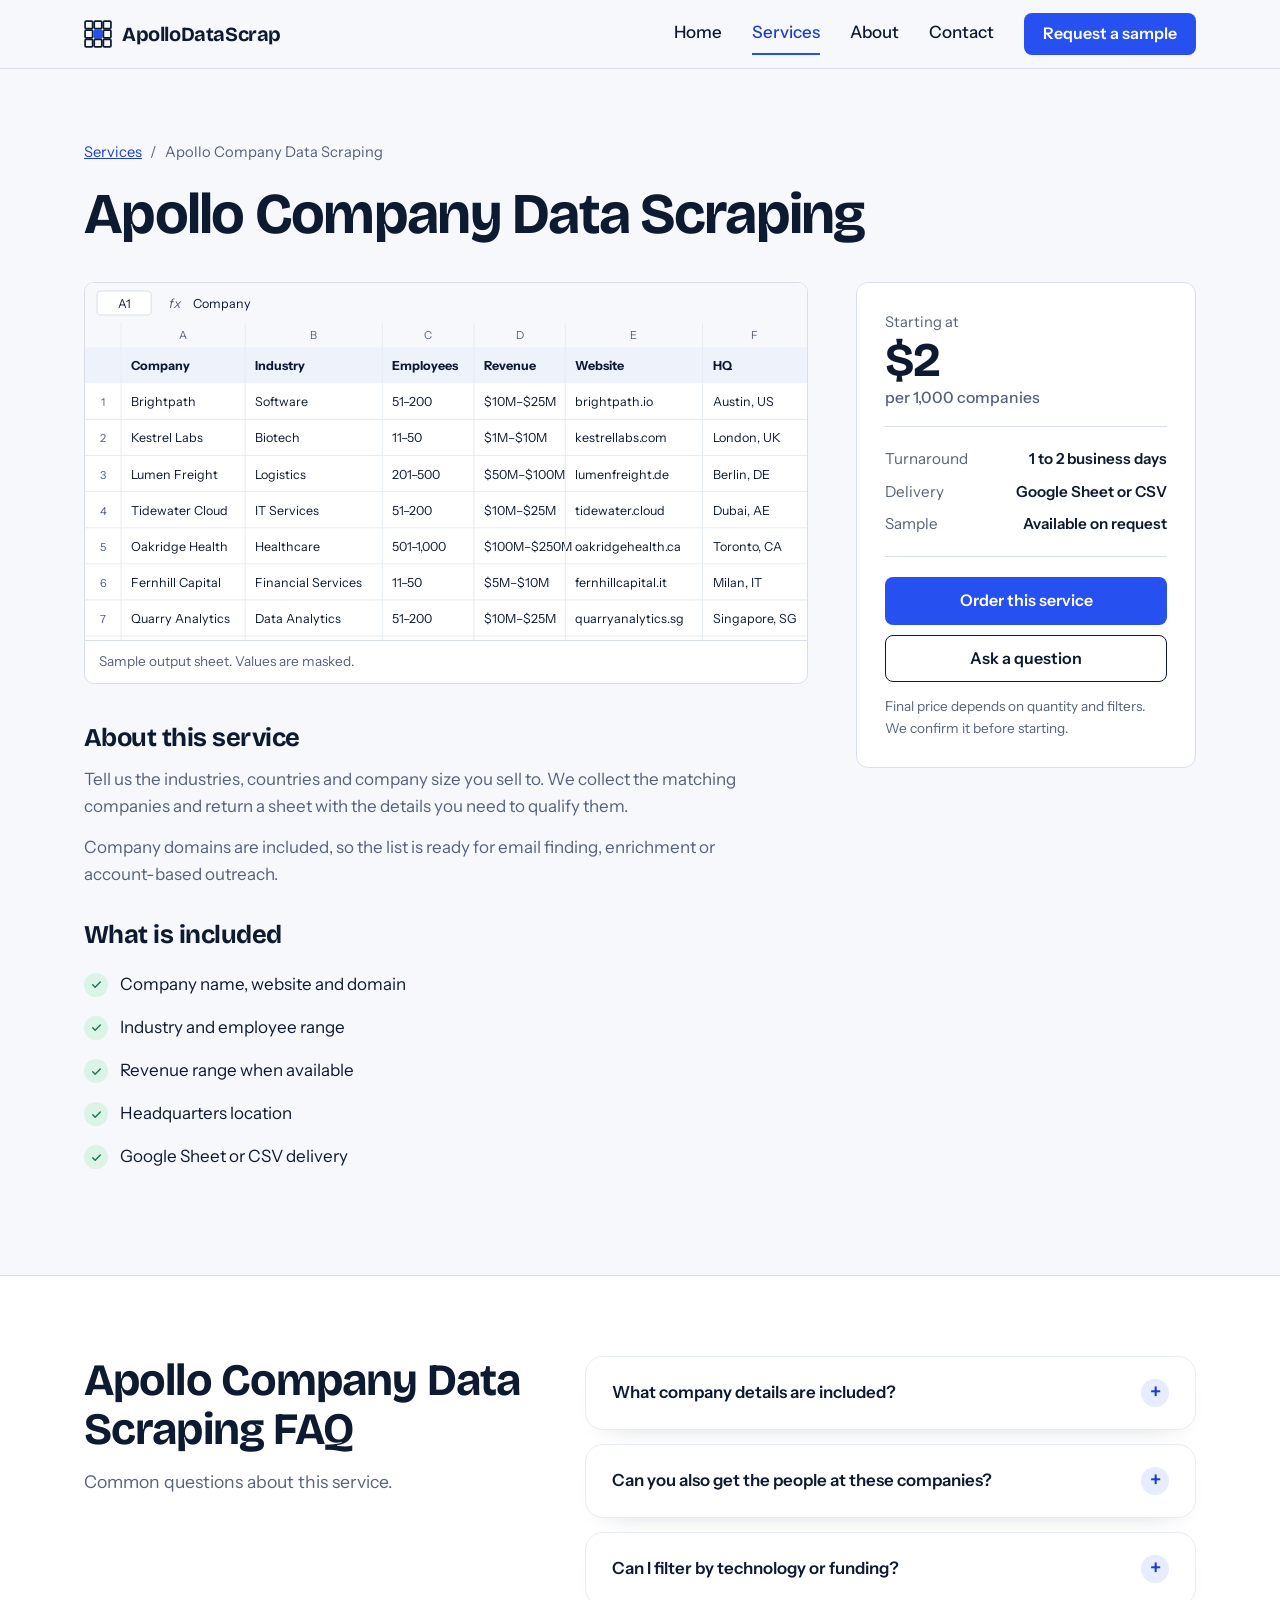
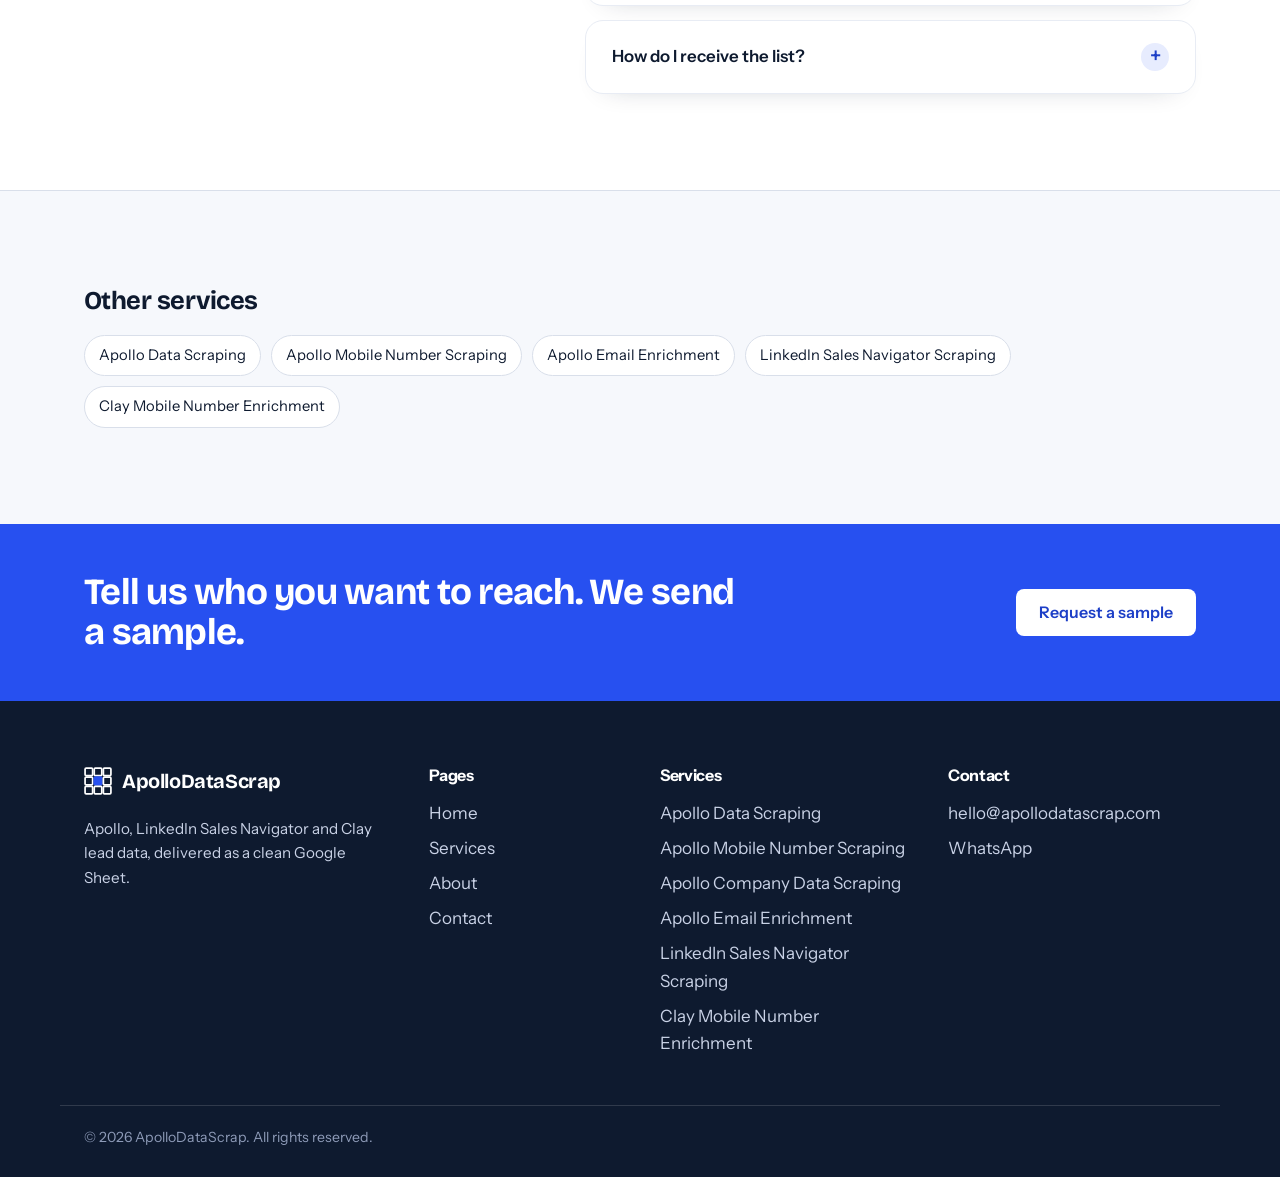
==== services/apollo-company-data-scraping/index.html @ 9fe1ebb4 "Add files via upload" ====
<!DOCTYPE html>
<html lang="en" data-email="hello@apollodatascrap.com">
<head>
<meta charset="utf-8">
<meta name="viewport" content="width=device-width, initial-scale=1">
<title>Apollo Company Data Scraping | ApolloDataScrap</title>
<meta name="description" content="Company lists from Apollo with industry, size, revenue, website and location, ready for outreach. From $2 per 1,000 companies, delivered in 1 to 2 days.">
<meta name="robots" content="index,follow,max-image-preview:large,max-snippet:-1,max-video-preview:-1">
<link rel="canonical" href="https://apollodatascrap.com/services/apollo-company-data-scraping/">
<meta name="theme-color" content="#2750F0">
<link rel="icon" href="/favicon.ico" sizes="32x32">
<link rel="icon" href="/favicon.svg" type="image/svg+xml">
<link rel="apple-touch-icon" href="/apple-touch-icon.png">
<meta property="og:type" content="website">
<meta property="og:site_name" content="ApolloDataScrap">
<meta property="og:locale" content="en_US">
<meta property="og:title" content="Apollo Company Data Scraping | ApolloDataScrap">
<meta property="og:description" content="Company lists from Apollo with industry, size, revenue, website and location, ready for outreach. From $2 per 1,000 companies, delivered in 1 to 2 days.">
<meta property="og:url" content="https://apollodatascrap.com/services/apollo-company-data-scraping/">
<meta property="og:image" content="https://apollodatascrap.com/assets/img/og-image.png">
<meta property="og:image:width" content="1200">
<meta property="og:image:height" content="630">
<meta property="og:image:alt" content="ApolloDataScrap: Apollo and LinkedIn lead data delivered in a clean Google Sheet">
<meta name="twitter:card" content="summary_large_image">
<meta name="twitter:title" content="Apollo Company Data Scraping | ApolloDataScrap">
<meta name="twitter:description" content="Company lists from Apollo with industry, size, revenue, website and location, ready for outreach. From $2 per 1,000 companies, delivered in 1 to 2 days.">
<meta name="twitter:image" content="https://apollodatascrap.com/assets/img/og-image.png">
<link rel="preconnect" href="https://fonts.googleapis.com">
<link rel="preconnect" href="https://fonts.gstatic.com" crossorigin>
<link rel="preload" as="style" href="https://fonts.googleapis.com/css2?family=Bricolage+Grotesque:opsz,wght@12..96,600;12..96,700&family=Instrument+Sans:wght@400;500;600;700&display=swap" onload="this.onload=null;this.rel='stylesheet'">
<noscript><link rel="stylesheet" href="https://fonts.googleapis.com/css2?family=Bricolage+Grotesque:opsz,wght@12..96,600;12..96,700&family=Instrument+Sans:wght@400;500;600;700&display=swap"></noscript>
<link rel="stylesheet" href="/assets/css/style.css">
<script type="application/ld+json">{"@context":"https://schema.org","@type":"BreadcrumbList","itemListElement":[{"@type":"ListItem","position":1,"name":"Home","item":"https://apollodatascrap.com/"},{"@type":"ListItem","position":2,"name":"Services","item":"https://apollodatascrap.com/services/"},{"@type":"ListItem","position":3,"name":"Apollo Company Data Scraping","item":"https://apollodatascrap.com/services/apollo-company-data-scraping/"}]}</script>
<script type="application/ld+json">{"@context":"https://schema.org","@type":"Service","@id":"https://apollodatascrap.com/services/apollo-company-data-scraping/#service","name":"Apollo Company Data Scraping","url":"https://apollodatascrap.com/services/apollo-company-data-scraping/","serviceType":"Apollo Company Data Scraping","description":"Company lists from Apollo with industry, size, revenue, website and location, ready for outreach. From $2 per 1,000 companies, delivered in 1 to 2 days.","provider":{"@id":"https://apollodatascrap.com/#organization"},"areaServed":"Worldwide","offers":{"@type":"Offer","price":"2","priceCurrency":"USD","url":"https://apollodatascrap.com/services/apollo-company-data-scraping/","description":"Starting price per 1,000 companies. Turnaround: 1 to 2 business days."}}</script>
<script type="application/ld+json">{"@context":"https://schema.org","@type":"FAQPage","mainEntity":[{"@type":"Question","name":"What company details are included?","acceptedAnswer":{"@type":"Answer","text":"Name, website, industry, employee range, revenue range when available, and headquarters location."}},{"@type":"Question","name":"Can you also get the people at these companies?","acceptedAnswer":{"@type":"Answer","text":"Yes. Combine this with Apollo Data Scraping to get contacts at each company."}},{"@type":"Question","name":"Can I filter by technology or funding?","acceptedAnswer":{"@type":"Answer","text":"Yes, when the filter is available in Apollo. Tell us what you need and we confirm before starting."}},{"@type":"Question","name":"How do I receive the list?","acceptedAnswer":{"@type":"Answer","text":"As a Google Sheet shared with you, or a CSV file."}}]}</script>
</head>
<body>
<a class="skip" href="#main">Skip to content</a>

<header class="site-header" id="siteHeader">
  <div class="wrap site-header__in">
    <a class="brand" href="/" aria-label="ApolloDataScrap home"><span id="brandMark"><svg width="28" height="28" viewBox="0 0 26 26" aria-hidden="true"><rect x="1" y="1" width="7" height="7" rx="1" fill="none" stroke="#0E1A2F" stroke-width="1.6"/><rect x="9.5" y="1" width="7" height="7" rx="1" fill="none" stroke="#0E1A2F" stroke-width="1.6"/><rect x="18" y="1" width="7" height="7" rx="1" fill="none" stroke="#0E1A2F" stroke-width="1.6"/><rect x="1" y="9.5" width="7" height="7" rx="1" fill="none" stroke="#0E1A2F" stroke-width="1.6"/><rect x="9.5" y="9.5" width="7" height="7" rx="1" fill="#2750F0" stroke="#2750F0" stroke-width="1.6"/><rect x="18" y="9.5" width="7" height="7" rx="1" fill="none" stroke="#0E1A2F" stroke-width="1.6"/><rect x="1" y="18" width="7" height="7" rx="1" fill="none" stroke="#0E1A2F" stroke-width="1.6"/><rect x="9.5" y="18" width="7" height="7" rx="1" fill="none" stroke="#0E1A2F" stroke-width="1.6"/><rect x="18" y="18" width="7" height="7" rx="1" fill="none" stroke="#0E1A2F" stroke-width="1.6"/></svg></span><span class="brand__name">ApolloDataScrap</span></a>
    <button class="menu-btn" id="menuBtn" type="button" aria-expanded="false" aria-controls="nav">Menu</button>
    <nav class="nav" id="nav" aria-label="Main">
      <a href="/" data-nav="home">Home</a>
      <a href="/services/" data-nav="services" aria-current="page">Services</a>
      <a href="/about/" data-nav="about">About</a>
      <a href="/contact/" data-nav="contact">Contact</a>
      <a class="btn btn--primary nav__cta" href="/contact/">Request a sample</a>
    </nav>
  </div>
</header>

<main id="main" tabindex="-1">
  <section class="page-head" style="padding-bottom:36px"><div class="wrap">
    <nav class="crumbs" aria-label="Breadcrumb"><a href="/services/">Services</a><span aria-hidden="true">/</span><span aria-current="page">Apollo Company Data Scraping</span></nav>
    <h1>Apollo Company Data Scraping</h1>
  </div></section>
  <div class="wrap detail">
    <div>
      <div class="gallery">
        <figure class="shot shot--wide"><svg viewBox="0 0 720 356" xmlns="http://www.w3.org/2000/svg" role="img" aria-label="Sample output sheet for Apollo Company Data Scraping" font-family="Instrument Sans, Segoe UI, sans-serif"><rect width="720" height="356" fill="#fff"/><rect width="720" height="40" fill="#F6F8FC"/><rect x="12" y="8" width="54" height="24" rx="4" fill="#fff" stroke="#D9DFEA"/><text x="39" y="24.5" font-size="12" text-anchor="middle" fill="#0E1A2F">A1</text><text x="84" y="25" font-size="13" font-style="italic" fill="#56627A">fx</text><text x="108" y="25" font-size="12.5" fill="#0E1A2F">Company</text><rect y="40" width="720" height="24" fill="#F6F8FC"/><text x="97.88571428571429" y="56" font-size="11" text-anchor="middle" fill="#56627A">A</text><text x="228.17142857142858" y="56" font-size="11" text-anchor="middle" fill="#56627A">B</text><text x="342.1714285714286" y="56" font-size="11" text-anchor="middle" fill="#56627A">C</text><text x="433.37142857142857" y="56" font-size="11" text-anchor="middle" fill="#56627A">D</text><text x="547.3714285714285" y="56" font-size="11" text-anchor="middle" fill="#56627A">E</text><text x="667.8857142857142" y="56" font-size="11" text-anchor="middle" fill="#56627A">F</text><rect y="64" width="720" height="36" fill="#EEF2FA"/><text x="46" y="87" font-size="12.5" font-weight="700" fill="#0E1A2F">Company</text><text x="169.77142857142857" y="87" font-size="12.5" font-weight="700" fill="#0E1A2F">Industry</text><text x="306.57142857142856" y="87" font-size="12.5" font-weight="700" fill="#0E1A2F">Employees</text><text x="397.77142857142854" y="87" font-size="12.5" font-weight="700" fill="#0E1A2F">Revenue</text><text x="488.97142857142853" y="87" font-size="12.5" font-weight="700" fill="#0E1A2F">Website</text><text x="625.7714285714285" y="87" font-size="12.5" font-weight="700" fill="#0E1A2F">HQ</text><line x1="0" x2="720" y1="136" y2="136" stroke="#E8ECF4"/><text x="18" y="123" font-size="11" text-anchor="middle" fill="#56627A">1</text><text x="46" y="123" font-size="12.5" fill="#0E1A2F">Brightpath</text><text x="169.77142857142857" y="123" font-size="12.5" fill="#0E1A2F">Software</text><text x="306.57142857142856" y="123" font-size="12.5" fill="#0E1A2F">51–200</text><text x="397.77142857142854" y="123" font-size="12.5" fill="#0E1A2F">$10M–$25M</text><text x="488.97142857142853" y="123" font-size="12.5" fill="#0E1A2F">brightpath.io</text><text x="625.7714285714285" y="123" font-size="12.5" fill="#0E1A2F">Austin, US</text><line x1="0" x2="720" y1="172" y2="172" stroke="#E8ECF4"/><text x="18" y="159" font-size="11" text-anchor="middle" fill="#56627A">2</text><text x="46" y="159" font-size="12.5" fill="#0E1A2F">Kestrel Labs</text><text x="169.77142857142857" y="159" font-size="12.5" fill="#0E1A2F">Biotech</text><text x="306.57142857142856" y="159" font-size="12.5" fill="#0E1A2F">11–50</text><text x="397.77142857142854" y="159" font-size="12.5" fill="#0E1A2F">$1M–$10M</text><text x="488.97142857142853" y="159" font-size="12.5" fill="#0E1A2F">kestrellabs.com</text><text x="625.7714285714285" y="159" font-size="12.5" fill="#0E1A2F">London, UK</text><line x1="0" x2="720" y1="208" y2="208" stroke="#E8ECF4"/><text x="18" y="195" font-size="11" text-anchor="middle" fill="#56627A">3</text><text x="46" y="195" font-size="12.5" fill="#0E1A2F">Lumen Freight</text><text x="169.77142857142857" y="195" font-size="12.5" fill="#0E1A2F">Logistics</text><text x="306.57142857142856" y="195" font-size="12.5" fill="#0E1A2F">201–500</text><text x="397.77142857142854" y="195" font-size="12.5" fill="#0E1A2F">$50M–$100M</text><text x="488.97142857142853" y="195" font-size="12.5" fill="#0E1A2F">lumenfreight.de</text><text x="625.7714285714285" y="195" font-size="12.5" fill="#0E1A2F">Berlin, DE</text><line x1="0" x2="720" y1="244" y2="244" stroke="#E8ECF4"/><text x="18" y="231" font-size="11" text-anchor="middle" fill="#56627A">4</text><text x="46" y="231" font-size="12.5" fill="#0E1A2F">Tidewater Cloud</text><text x="169.77142857142857" y="231" font-size="12.5" fill="#0E1A2F">IT Services</text><text x="306.57142857142856" y="231" font-size="12.5" fill="#0E1A2F">51–200</text><text x="397.77142857142854" y="231" font-size="12.5" fill="#0E1A2F">$10M–$25M</text><text x="488.97142857142853" y="231" font-size="12.5" fill="#0E1A2F">tidewater.cloud</text><text x="625.7714285714285" y="231" font-size="12.5" fill="#0E1A2F">Dubai, AE</text><line x1="0" x2="720" y1="280" y2="280" stroke="#E8ECF4"/><text x="18" y="267" font-size="11" text-anchor="middle" fill="#56627A">5</text><text x="46" y="267" font-size="12.5" fill="#0E1A2F">Oakridge Health</text><text x="169.77142857142857" y="267" font-size="12.5" fill="#0E1A2F">Healthcare</text><text x="306.57142857142856" y="267" font-size="12.5" fill="#0E1A2F">501–1,000</text><text x="397.77142857142854" y="267" font-size="12.5" fill="#0E1A2F">$100M–$250M</text><text x="488.97142857142853" y="267" font-size="12.5" fill="#0E1A2F">oakridgehealth.ca</text><text x="625.7714285714285" y="267" font-size="12.5" fill="#0E1A2F">Toronto, CA</text><line x1="0" x2="720" y1="316" y2="316" stroke="#E8ECF4"/><text x="18" y="303" font-size="11" text-anchor="middle" fill="#56627A">6</text><text x="46" y="303" font-size="12.5" fill="#0E1A2F">Fernhill Capital</text><text x="169.77142857142857" y="303" font-size="12.5" fill="#0E1A2F">Financial Services</text><text x="306.57142857142856" y="303" font-size="12.5" fill="#0E1A2F">11–50</text><text x="397.77142857142854" y="303" font-size="12.5" fill="#0E1A2F">$5M–$10M</text><text x="488.97142857142853" y="303" font-size="12.5" fill="#0E1A2F">fernhillcapital.it</text><text x="625.7714285714285" y="303" font-size="12.5" fill="#0E1A2F">Milan, IT</text><line x1="0" x2="720" y1="352" y2="352" stroke="#E8ECF4"/><text x="18" y="339" font-size="11" text-anchor="middle" fill="#56627A">7</text><text x="46" y="339" font-size="12.5" fill="#0E1A2F">Quarry Analytics</text><text x="169.77142857142857" y="339" font-size="12.5" fill="#0E1A2F">Data Analytics</text><text x="306.57142857142856" y="339" font-size="12.5" fill="#0E1A2F">51–200</text><text x="397.77142857142854" y="339" font-size="12.5" fill="#0E1A2F">$10M–$25M</text><text x="488.97142857142853" y="339" font-size="12.5" fill="#0E1A2F">quarryanalytics.sg</text><text x="625.7714285714285" y="339" font-size="12.5" fill="#0E1A2F">Singapore, SG</text><line x1="36" x2="36" y1="40" y2="356" stroke="#E8ECF4"/><line x1="159.77142857142857" x2="159.77142857142857" y1="40" y2="356" stroke="#E8ECF4"/><line x1="296.57142857142856" x2="296.57142857142856" y1="40" y2="356" stroke="#E8ECF4"/><line x1="387.77142857142854" x2="387.77142857142854" y1="40" y2="356" stroke="#E8ECF4"/><line x1="478.97142857142853" x2="478.97142857142853" y1="40" y2="356" stroke="#E8ECF4"/><line x1="615.7714285714285" x2="615.7714285714285" y1="40" y2="356" stroke="#E8ECF4"/></svg><figcaption>Sample output sheet. Values are masked.</figcaption></figure>
      </div>
      <div class="prose">
        <h2>About this service</h2>
        <p>Tell us the industries, countries and company size you sell to. We collect the matching companies and return a sheet with the details you need to qualify them.</p><p>Company domains are included, so the list is ready for email finding, enrichment or account-based outreach.</p>
        <h2 style="margin-top:32px">What is included</h2>
        <ul class="checks"><li><span class="tick"><svg viewBox="0 0 24 24" aria-hidden="true"><path d="m5 12.5 4.5 4.5L19 7.5"/></svg></span><span>Company name, website and domain</span></li><li><span class="tick"><svg viewBox="0 0 24 24" aria-hidden="true"><path d="m5 12.5 4.5 4.5L19 7.5"/></svg></span><span>Industry and employee range</span></li><li><span class="tick"><svg viewBox="0 0 24 24" aria-hidden="true"><path d="m5 12.5 4.5 4.5L19 7.5"/></svg></span><span>Revenue range when available</span></li><li><span class="tick"><svg viewBox="0 0 24 24" aria-hidden="true"><path d="m5 12.5 4.5 4.5L19 7.5"/></svg></span><span>Headquarters location</span></li><li><span class="tick"><svg viewBox="0 0 24 24" aria-hidden="true"><path d="m5 12.5 4.5 4.5L19 7.5"/></svg></span><span>Google Sheet or CSV delivery</span></li></ul>
      </div>
    </div>
    <aside class="pricebox" aria-label="Pricing">
      <p class="pricebox__label">Starting at</p>
      <p class="price">$2<small>per 1,000 companies</small></p>
      <dl>
        <div><dt>Turnaround</dt><dd>1 to 2 business days</dd></div>
        <div><dt>Delivery</dt><dd>Google Sheet or CSV</dd></div>
        <div><dt>Sample</dt><dd>Available on request</dd></div>
      </dl>
      <a class="btn btn--primary btn--block" href="/contact/?service=apollo-company-data-scraping">Order this service</a>
      <a class="btn btn--ghost btn--block" href="/contact/?service=apollo-company-data-scraping">Ask a question</a>
      <p class="pricebox__note">Final price depends on quantity and filters. We confirm it before starting.</p>
    </aside>
  </div>
  <section class="section section--white detail-faq"><div class="wrap split">
    <div class="split__head"><h2>Apollo Company Data Scraping FAQ</h2><p>Common questions about this service.</p></div>
    <div class="faq"><details><summary>What company details are included?</summary><p>Name, website, industry, employee range, revenue range when available, and headquarters location.</p></details><details><summary>Can you also get the people at these companies?</summary><p>Yes. Combine this with Apollo Data Scraping to get contacts at each company.</p></details><details><summary>Can I filter by technology or funding?</summary><p>Yes, when the filter is available in Apollo. Tell us what you need and we confirm before starting.</p></details><details><summary>How do I receive the list?</summary><p>As a Google Sheet shared with you, or a CSV file.</p></details></div>
  </div></section>
  <section class="section"><div class="wrap">
    <h2 style="font-size:1.6rem">Other services</h2>
    <div class="others"><a href="/services/apollo-data-scraping/">Apollo Data Scraping</a><a href="/services/apollo-mobile-number-scraping/">Apollo Mobile Number Scraping</a><a href="/services/apollo-email-enrichment/">Apollo Email Enrichment</a><a href="/services/linkedin-sales-navigator-scraping/">LinkedIn Sales Navigator Scraping</a><a href="/services/clay-mobile-number-enrichment/">Clay Mobile Number Enrichment</a></div>
  </div></section>
</main>
<footer class="site-footer" id="footer">
  <div class="cta-band"><div class="wrap cta-band__in">
    <h2>Tell us who you want to reach. We send a sample.</h2>
    <a class="btn btn--light" href="/contact/">Request a sample</a>
  </div></div>
  <div class="wrap foot-grid">
    <div><a class="brand" href="/"><svg width="28" height="28" viewBox="0 0 26 26" aria-hidden="true"><rect x="1" y="1" width="7" height="7" rx="1" fill="none" stroke="#FFFFFF" stroke-width="1.6"/><rect x="9.5" y="1" width="7" height="7" rx="1" fill="none" stroke="#FFFFFF" stroke-width="1.6"/><rect x="18" y="1" width="7" height="7" rx="1" fill="none" stroke="#FFFFFF" stroke-width="1.6"/><rect x="1" y="9.5" width="7" height="7" rx="1" fill="none" stroke="#FFFFFF" stroke-width="1.6"/><rect x="9.5" y="9.5" width="7" height="7" rx="1" fill="#2750F0" stroke="#2750F0" stroke-width="1.6"/><rect x="18" y="9.5" width="7" height="7" rx="1" fill="none" stroke="#FFFFFF" stroke-width="1.6"/><rect x="1" y="18" width="7" height="7" rx="1" fill="none" stroke="#FFFFFF" stroke-width="1.6"/><rect x="9.5" y="18" width="7" height="7" rx="1" fill="none" stroke="#FFFFFF" stroke-width="1.6"/><rect x="18" y="18" width="7" height="7" rx="1" fill="none" stroke="#FFFFFF" stroke-width="1.6"/></svg><span class="brand__name">ApolloDataScrap</span></a><p>Apollo, LinkedIn Sales Navigator and Clay lead data, delivered as a clean Google Sheet.</p></div>
    <div><h2 class="foot-title">Pages</h2><ul><li><a href="/">Home</a></li><li><a href="/services/">Services</a></li><li><a href="/about/">About</a></li><li><a href="/contact/">Contact</a></li></ul></div>
    <div><h2 class="foot-title">Services</h2><ul><li><a href="/services/apollo-data-scraping/">Apollo Data Scraping</a></li><li><a href="/services/apollo-mobile-number-scraping/">Apollo Mobile Number Scraping</a></li><li><a href="/services/apollo-company-data-scraping/">Apollo Company Data Scraping</a></li><li><a href="/services/apollo-email-enrichment/">Apollo Email Enrichment</a></li><li><a href="/services/linkedin-sales-navigator-scraping/">LinkedIn Sales Navigator Scraping</a></li><li><a href="/services/clay-mobile-number-enrichment/">Clay Mobile Number Enrichment</a></li></ul></div>
    <div><h2 class="foot-title">Contact</h2><ul><li><a href="mailto:hello@apollodatascrap.com">hello@apollodatascrap.com</a></li><li><a href="https://wa.me/8801XXXXXXXXX" target="_blank" rel="noopener noreferrer">WhatsApp</a></li></ul></div>
  </div>
  <div class="wrap foot-base">&copy; 2026 ApolloDataScrap. All rights reserved.</div>
</footer>

<script src="/assets/js/main.js" defer></script>
</body>
</html>
---- assets/css/style.css ----
:root{
  --paper:#F6F8FC; --white:#FFFFFF; --ink:#0E1A2F; --muted:#56627A;
  --line:#D9DFEA; --line-soft:#E8ECF4;
  --blue:#2750F0; --blue-deep:#1D3FC7; --blue-soft:#E7ECFE;
  --mint:#0F7A55; --mint-soft:#DCF3E8; --amber:#8A5A00; --amber-soft:#FFF0CC;
  --hl:#FFE27A; --orange:#F0612B;
  --display:'Bricolage Grotesque','Segoe UI',system-ui,sans-serif;
  --body:'Instrument Sans','Segoe UI',system-ui,sans-serif;
  --wrap:1160px;
}
*,*::before,*::after{box-sizing:border-box}
body,h1,h2,h3,h4,p,ul,ol,figure,blockquote{margin:0}
ul,ol{padding:0;list-style:none}
html{scroll-behavior:smooth}
body{font-family:var(--body);font-size:17px;line-height:1.6;color:var(--ink);background:var(--paper);-webkit-font-smoothing:antialiased}
a{color:inherit}
svg{display:block;max-width:100%}
button,input,select,textarea{font:inherit;color:inherit}
:focus-visible{outline:3px solid var(--blue);outline-offset:3px}
h1,h2,h3{font-family:var(--display);font-weight:700;letter-spacing:-.02em;line-height:1.1}
h2{font-size:clamp(1.9rem,3.6vw,2.8rem)}
h3{font-size:1.25rem;line-height:1.25}
.wrap{max-width:var(--wrap);margin:0 auto;padding:0 24px}
.muted{color:var(--muted)}

/* skip link */
.skip{position:absolute;left:-999px;top:8px;z-index:100;background:var(--ink);color:#fff;border:0;padding:10px 16px;border-radius:6px;text-decoration:none}
.skip:focus{left:12px}

/* buttons */
.btn{display:inline-flex;align-items:center;justify-content:center;gap:8px;padding:13px 22px;border-radius:8px;border:1px solid transparent;font-weight:600;font-size:1rem;line-height:1.2;text-decoration:none;cursor:pointer;transition:background .15s,border-color .15s,color .15s}
.btn--primary{background:var(--blue);color:#fff}
.btn--primary:hover{background:var(--blue-deep)}
.btn--ghost{background:transparent;border-color:var(--ink);color:var(--ink)}
.btn--ghost:hover{background:var(--ink);color:#fff}
.btn--light{background:#fff;color:var(--blue-deep)}
.btn--light:hover{background:var(--blue-soft)}
.btn--block{width:100%}

/* header */
.site-header{position:sticky;top:0;z-index:50;background:rgba(246,248,252,.94);backdrop-filter:blur(8px);border-bottom:1px solid var(--line)}
.site-header__in{display:flex;align-items:center;justify-content:space-between;height:68px}
.brand{display:inline-flex;align-items:center;gap:10px;text-decoration:none}
.brand__name{font-family:var(--display);font-weight:700;font-size:1.25rem;letter-spacing:-.02em}
.nav{display:flex;align-items:center;gap:30px}
.nav a:not(.btn){text-decoration:none;font-weight:500;padding:6px 0;border-bottom:2px solid transparent}
.nav a:not(.btn):hover{border-bottom-color:var(--line)}
.nav a[aria-current="page"]:not(.btn){border-bottom-color:var(--blue);color:var(--blue-deep)}
.nav .nav__cta{padding:10px 18px}
.menu-btn{display:none;background:transparent;border:1px solid var(--line);border-radius:8px;padding:8px 14px;font-weight:600;cursor:pointer}

/* hero */
.hero{position:relative;padding:72px 0 88px;isolation:isolate}
.hero::before{content:"";position:absolute;inset:0;z-index:-1;background-image:linear-gradient(var(--line-soft) 1px,transparent 1px),linear-gradient(90deg,var(--line-soft) 1px,transparent 1px);background-size:44px 44px;-webkit-mask-image:linear-gradient(to bottom,#000 30%,transparent);mask-image:linear-gradient(to bottom,#000 30%,transparent)}
.hero__in{display:grid;grid-template-columns:.9fr 1.2fr;gap:48px;align-items:center}
.hero h1{font-size:clamp(2.4rem,4.6vw,3.9rem);line-height:1.04;letter-spacing:-.035em}
.hero__lead{margin-top:22px;font-size:1.2rem;color:var(--muted);max-width:34em}
.hero__actions{display:flex;flex-wrap:wrap;gap:12px;margin-top:32px}
.hero__note{margin-top:20px;font-size:.95rem;color:var(--muted)}

/* spreadsheet window */
.sheet{background:var(--white);border:1px solid var(--line);border-radius:12px;overflow:hidden;box-shadow:0 28px 60px -28px rgba(14,26,47,.38)}
.sheet__bar{display:flex;align-items:center;gap:12px;padding:10px 14px;background:var(--paper);border-bottom:1px solid var(--line)}
.namebox{min-width:52px;text-align:center;padding:3px 8px;background:#fff;border:1px solid var(--line);border-radius:4px;font-size:.82rem}
.fx{font-style:italic;color:var(--muted);font-size:.9rem}
.formula{font-size:.86rem}
.sheet__scroll{overflow-x:auto}
.sheet__foot{display:flex;align-items:center;justify-content:space-between;gap:12px;padding:10px 14px;background:var(--paper);border-top:1px solid var(--line);font-size:.82rem;color:var(--muted)}
.tabs{display:flex;gap:2px;padding:0 12px;background:#EEF1F7;border-top:1px solid var(--line);overflow-x:auto}
.tab{flex:none;padding:11px 18px;background:transparent;border:0;border-top:2px solid transparent;font-size:.9rem;color:var(--muted);cursor:pointer}
.tab:hover{color:var(--ink)}
.tab[aria-selected="true"]{background:#fff;color:var(--blue-deep);font-weight:600;border-top-color:var(--blue)}

.xl{width:100%;border-collapse:collapse;font-size:.86rem}
.xl th,.xl td{padding:9px 14px;text-align:left;white-space:nowrap;border-right:1px solid var(--line-soft);border-bottom:1px solid var(--line-soft)}
.xl thead th{background:#EEF2FA;font-weight:600}
.xl .letters th{background:var(--paper);color:var(--muted);font-weight:500;font-size:.74rem;text-align:center;padding:5px 14px}
.xl .gut{background:var(--paper);color:var(--muted);text-align:center;width:44px;padding-left:8px;padding-right:8px;font-size:.78rem}
.xl--live th,.xl--live td{padding:9px 10px}
.xl--live .gut{padding-left:6px;padding-right:6px;width:36px}
.xl--live tbody tr{animation:rowIn .5s both;animation-delay:calc(var(--i) * .28s + .3s)}
.xl--live tbody tr.is-new td{animation:flash 2.6s 2s both}
@keyframes rowIn{from{opacity:0;transform:translateY(8px)}to{opacity:1;transform:none}}
@keyframes flash{0%{background:var(--hl)}100%{background:transparent}}
.chip{display:inline-block;padding:2px 10px;border-radius:99px;font-size:.78rem;font-weight:700}
.chip--ok{background:var(--mint-soft);color:var(--mint)}
.chip--warn{background:var(--amber-soft);color:var(--amber)}

/* sections */
.section{padding:96px 0}
.section--white{background:var(--white);border-top:1px solid var(--line);border-bottom:1px solid var(--line)}
.section--dark{background:var(--ink);color:#fff}
.section__head{max-width:660px;margin:0 auto 48px;text-align:center}
.section__head p{margin-top:14px;color:var(--muted);font-size:1.1rem}
.section__head--row{max-width:none;display:flex;flex-direction:column;align-items:center;justify-content:center;gap:24px}
.section__head--row > div{max-width:660px}
.split{display:grid;grid-template-columns:5fr 7fr;gap:64px;align-items:start}
.split__head{position:sticky;top:100px}
.split__head p{margin-top:14px;color:var(--muted);font-size:1.1rem}
.section--dark .split__head p{color:#B8C3DA}

/* service cells */
.cells{display:grid;grid-template-columns:repeat(3,1fr);gap:1px;background:var(--line);border:1px solid var(--line)}
.cell{position:relative;display:flex;flex-direction:column;gap:12px;min-height:290px;padding:30px 28px 26px;background:var(--white);text-decoration:none}
.cell:hover,.cell:focus-visible{background:var(--blue-soft);outline:2px solid var(--blue);outline-offset:-2px;z-index:1}
.cell::after{content:"";position:absolute;right:-5px;bottom:-5px;width:10px;height:10px;background:var(--blue);border:2px solid #fff;opacity:0}
.cell:hover::after,.cell:focus-visible::after{opacity:1}
.cell p{color:var(--muted);font-size:.98rem}
.cell__foot{margin-top:auto;display:flex;align-items:baseline;justify-content:space-between;gap:12px;padding-top:12px}
.cell__price{font-weight:700}
.cell__more{font-size:.92rem;font-weight:600;color:var(--blue-deep);text-decoration:underline;text-underline-offset:4px}
.ico{display:grid;place-items:center;width:46px;height:46px;border-radius:6px;background:var(--blue-soft);color:var(--blue)}
.cell:hover .ico,.cell:focus-visible .ico{background:#fff}
.ico svg{width:24px;height:24px;fill:none;stroke:currentColor;stroke-width:1.7;stroke-linecap:round;stroke-linejoin:round}

/* why */
.rows li{display:grid;grid-template-columns:36px 1fr;gap:18px;padding:26px 0;border-top:1px solid var(--line)}
.rows li:last-child{border-bottom:1px solid var(--line)}
.rows .tick{display:grid;place-items:center;width:30px;height:30px;border-radius:50%;background:var(--mint-soft);color:var(--mint)}
.rows .tick svg{width:16px;height:16px;fill:none;stroke:currentColor;stroke-width:2.4;stroke-linecap:round;stroke-linejoin:round}
.rows h3{margin-bottom:6px}
.rows p{color:var(--muted)}
.why6__head{text-align:center;max-width:780px;margin:0 auto 56px}
.why6__head h2 .accent{color:var(--orange)}
.why6__head p{margin-top:14px;color:var(--muted);font-size:1.12rem}
.why6__grid{display:grid;grid-template-columns:repeat(3,1fr);gap:28px}
@media(max-width:960px){.why6__grid{grid-template-columns:1fr 1fr}}
@media(max-width:620px){.why6__grid{grid-template-columns:1fr}}

/* steps */
.steps li{position:relative;padding:0 0 34px 68px}
.steps li:last-child{padding-bottom:0}
.steps li:not(:last-child)::after{content:"";position:absolute;left:19px;top:48px;bottom:8px;width:2px;background:rgba(255,255,255,.2)}
.steps__n{position:absolute;left:0;top:0;display:grid;place-items:center;width:40px;height:40px;border-radius:50%;background:var(--blue);font-family:var(--display);font-weight:700}
.steps h3{margin-bottom:6px}
.steps p{color:#B8C3DA}

/* quotes */
.quotes{display:grid;grid-template-columns:1.25fr 1fr;gap:20px}
.quote{display:flex;flex-direction:column;justify-content:space-between;gap:28px;padding:32px;background:var(--white);border:1px solid var(--line);border-radius:10px}
.quote--lead{grid-row:span 2;padding:44px;background:var(--blue);border-color:var(--blue);color:#fff}
.quote blockquote{font-size:1.08rem}
.quote--lead blockquote{font-family:var(--display);font-size:clamp(1.4rem,2.4vw,1.9rem);line-height:1.3;letter-spacing:-.01em}
.quote figcaption{display:flex;align-items:center;gap:12px;font-size:.92rem}
.quote figcaption strong{display:block}
.quote figcaption span{color:var(--muted)}
.quote--lead figcaption span{color:#CBD6FF}
.avatar{display:grid;place-items:center;flex:none;width:42px;height:42px;border-radius:50%;background:var(--blue-soft);color:var(--blue-deep);font-weight:700}
.quote--lead .avatar{background:#fff}

/* faq */
.faq details{border-top:1px solid var(--line)}
.faq details:last-child{border-bottom:1px solid var(--line)}
.faq summary{display:flex;justify-content:space-between;align-items:center;gap:20px;padding:22px 0;font-weight:600;font-size:1.05rem;cursor:pointer;list-style:none}
.faq summary::-webkit-details-marker{display:none}
.faq summary::after{content:"+";flex:none;display:grid;place-items:center;width:28px;height:28px;border-radius:50%;background:var(--blue-soft);color:var(--blue-deep);font-size:1.3rem;line-height:1}
.faq details[open] summary::after{content:"\2212";background:var(--blue);color:#fff}
.faq details p{padding:0 48px 24px 0;color:var(--muted);max-width:62ch}

/* page head */
.page-head{padding:72px 0 48px}
.page-head h1{font-size:clamp(2.2rem,4.6vw,3.6rem);letter-spacing:-.03em;max-width:18em}
.page-head p{margin-top:16px;max-width:40em;color:var(--muted);font-size:1.15rem}
.crumbs{display:flex;gap:8px;margin-bottom:18px;font-size:.92rem;color:var(--muted)}
.crumbs a{color:var(--blue-deep)}

/* services list */
.svc{display:grid;grid-template-columns:46px 1fr auto;gap:24px;align-items:center;padding:28px 0;border-top:1px solid var(--line)}
.svc:last-child{border-bottom:1px solid var(--line)}
.svc p{color:var(--muted);margin-top:4px;max-width:52ch}
.svc__side{display:flex;align-items:center;gap:22px}
.svc__price{text-align:right;font-weight:700;white-space:nowrap}
.svc__price small{display:block;font-weight:400;color:var(--muted)}

/* service detail */
.detail{display:grid;grid-template-columns:minmax(0,1fr) 340px;gap:48px;align-items:start;padding-bottom:96px}
.gallery{display:grid;grid-template-columns:1fr 1fr;gap:16px}
.shot{background:var(--white);border:1px solid var(--line);border-radius:10px;overflow:hidden}
.shot--wide{grid-column:1 / -1}
.shot figcaption{padding:10px 14px;border-top:1px solid var(--line);font-size:.85rem;color:var(--muted)}
.prose{margin-top:40px}
.prose h2{font-size:1.6rem;margin-bottom:14px}
.prose p{color:var(--muted);margin-bottom:14px;max-width:62ch}
.checks{margin-top:8px}
.checks li{display:flex;gap:12px;padding:8px 0}
.checks .tick{display:grid;place-items:center;flex:none;width:24px;height:24px;margin-top:2px;border-radius:50%;background:var(--mint-soft);color:var(--mint)}
.checks .tick svg{width:13px;height:13px;fill:none;stroke:currentColor;stroke-width:2.6;stroke-linecap:round;stroke-linejoin:round}
.pricebox{position:sticky;top:92px;padding:28px;background:var(--white);border:1px solid var(--line);border-radius:12px}
.pricebox__label{color:var(--muted);font-size:.92rem}
.price{font-family:var(--display);font-size:3rem;font-weight:700;letter-spacing:-.03em;line-height:1.1}
.price small{display:block;margin-top:2px;font-family:var(--body);font-size:.98rem;font-weight:500;letter-spacing:0;color:var(--muted)}
.pricebox dl{margin:20px 0;padding:16px 0;border-top:1px solid var(--line);border-bottom:1px solid var(--line)}
.pricebox dl div{display:flex;justify-content:space-between;gap:12px;padding:4px 0;font-size:.95rem}
.pricebox dt{color:var(--muted)}
.pricebox dd{margin:0;font-weight:600;text-align:right}
.pricebox .btn + .btn{margin-top:10px}
.pricebox__note{margin-top:14px;font-size:.85rem;color:var(--muted)}
.detail-faq{padding:80px 0 96px}
.others{display:flex;flex-wrap:wrap;gap:10px;margin-top:20px}
.others a{padding:8px 14px;border:1px solid var(--line);border-radius:99px;background:#fff;text-decoration:none;font-size:.92rem}
.others a:hover{border-color:var(--blue);color:var(--blue-deep)}

/* about / contact */
.principles li{padding:26px 0;border-top:1px solid var(--line)}
.principles li:last-child{border-bottom:1px solid var(--line)}
.principles p{color:var(--muted);margin-top:6px}
.lead-p{font-size:1.2rem;color:var(--muted);max-width:40em}
.lead-p + .lead-p{margin-top:16px}
.contact{display:grid;grid-template-columns:5fr 7fr;gap:56px;align-items:start;padding-bottom:96px}
.contact dl div{padding:16px 0;border-top:1px solid var(--line)}
.contact dl div:last-child{border-bottom:1px solid var(--line)}
.contact dt{font-size:.9rem;color:var(--muted)}
.contact dd{margin:2px 0 0;font-weight:600;word-break:break-word}
.form{padding:32px;background:var(--white);border:1px solid var(--line);border-radius:12px}
.field{display:flex;flex-direction:column;gap:6px;margin-bottom:18px}
.field label{font-weight:600;font-size:.95rem}
.field input,.field select,.field textarea{width:100%;padding:12px 14px;background:#fff;border:1px solid var(--line);border-radius:8px}
.field textarea{min-height:140px;resize:vertical}
.field input:focus,.field select:focus,.field textarea:focus{outline:3px solid var(--blue-soft);border-color:var(--blue)}
.field-row{display:grid;grid-template-columns:1fr 1fr;gap:16px}
.note{margin-top:16px;padding:12px 14px;border-radius:8px;font-size:.95rem}
.note:empty{display:none}
.note--ok{background:var(--mint-soft);color:var(--mint)}
.note--err{background:var(--amber-soft);color:var(--amber)}

/* footer */
.cta-band{background:var(--blue);color:#fff}
.cta-band__in{display:flex;align-items:center;justify-content:space-between;gap:24px;flex-wrap:wrap;padding-top:48px;padding-bottom:48px}
.cta-band h2{font-size:clamp(1.6rem,3vw,2.3rem);max-width:18em}
.site-footer{background:var(--ink);color:#C9D2E6}
.foot-grid{display:grid;grid-template-columns:1.6fr 1fr 1.3fr 1.3fr;gap:40px;padding-top:64px;padding-bottom:48px}
.foot-grid h4,.foot-grid .foot-title{margin-bottom:14px;color:#fff;font-size:1rem}
.foot-grid li + li{margin-top:8px}
.foot-grid a{text-decoration:none;color:#C9D2E6}
.foot-grid a:hover{color:#fff;text-decoration:underline}
.foot-grid .brand__name{color:#fff}
.foot-grid p{margin-top:14px;max-width:30em;font-size:.95rem}
.foot-base{padding-top:20px;padding-bottom:28px;border-top:1px solid rgba(255,255,255,.14);font-size:.88rem;color:#8E9BB8}

/* responsive */
@media (max-width:1020px){
  .cells{grid-template-columns:repeat(2,1fr)}
  .detail{grid-template-columns:1fr}
  .pricebox{position:static}
}
@media (max-width:900px){
  .hero__in,.split,.contact,.quotes{grid-template-columns:1fr}
  .hero{padding:48px 0 64px}
  .split{gap:36px}
  .split__head{position:static}
  .quote--lead{grid-row:auto}
  .foot-grid{grid-template-columns:1fr 1fr}
  .menu-btn{display:inline-block}
  .nav{display:none;position:absolute;left:0;right:0;top:100%;flex-direction:column;align-items:stretch;gap:0;padding:12px 24px 20px;background:var(--paper);border-bottom:1px solid var(--line)}
  .site-header.open .nav{display:flex}
  .nav a:not(.btn){padding:14px 0;border-bottom:1px solid var(--line-soft)}
  .nav .nav__cta{margin-top:14px}
}
@media (max-width:640px){
  body{font-size:16px}
  .section{padding:64px 0}
  .cells{grid-template-columns:1fr}
  .cell{min-height:0}
  .cell__foot{flex-direction:column;align-items:flex-start;gap:6px}
  .hide-sm{display:none}
  .svc{grid-template-columns:46px 1fr}
  .svc__side{grid-column:1 / -1;justify-content:space-between}
  .gallery{grid-template-columns:1fr}
  .field-row{grid-template-columns:1fr}
  .form{padding:22px}
  .quote--lead{padding:30px}
  .foot-grid{grid-template-columns:1fr}
  .faq details p{padding-right:0}
}
@media (prefers-reduced-motion:reduce){
  html{scroll-behavior:auto}
  *,*::before,*::after{animation:none !important;transition:none !important}
}

/* ===== 3-step process section ===== */
.p3{position:relative;overflow:hidden}
.p3::before{content:"";position:absolute;top:-220px;right:-160px;width:560px;height:560px;background:radial-gradient(closest-side,rgba(39,80,240,.38),transparent);pointer-events:none}
.p3 .wrap{position:relative}
.p3__head{text-align:center;max-width:880px;margin:0 auto 56px}
.p3__badge{display:inline-flex;align-items:center;gap:8px;padding:8px 18px;border:1px solid rgba(255,255,255,.22);border-radius:999px;font-size:.92rem;color:#C9D6FF;margin-bottom:24px}
.p3__badge svg{width:16px;height:16px;fill:var(--orange);stroke:none}
.p3__head h2{color:#fff;font-size:clamp(2rem,4.4vw,3.3rem);line-height:1.1}
.p3__head h2 .accent{color:var(--orange)}
.p3__head p{margin-top:18px;color:#B8C3DA;font-size:1.12rem}
.p3__grid{display:grid;grid-template-columns:1fr auto 1fr auto 1fr;gap:18px;align-items:stretch}
.p3__card{padding:34px;border-radius:22px;border:1px solid rgba(255,255,255,.14);background:linear-gradient(160deg,rgba(255,255,255,.09),rgba(255,255,255,.02));box-shadow:0 24px 50px -30px rgba(0,0,0,.7);transition:transform .25s ease,border-color .25s ease}
.p3__card:hover{transform:translateY(-6px);border-color:rgba(124,155,255,.65)}
.p3__ico{display:grid;place-items:center;width:64px;height:64px;border-radius:18px;margin-bottom:26px;background:linear-gradient(145deg,#3A63FF,#1D3FC7);color:#fff;box-shadow:0 14px 26px -12px rgba(39,80,240,.9)}
.p3__ico svg{width:30px;height:30px;fill:none;stroke:currentColor;stroke-width:1.7;stroke-linecap:round;stroke-linejoin:round}
.p3__card h3{color:#fff;font-size:1.35rem}
.p3__bar{display:block;width:44px;height:3px;border-radius:3px;background:var(--orange);margin:14px 0 18px}
.p3__card p{color:#B8C3DA}
.p3__arrow{display:grid;place-items:center;color:#7C9BFF}
.p3__arrow svg{width:28px;height:28px;fill:none;stroke:currentColor;stroke-width:2;stroke-linecap:round;stroke-linejoin:round}
@media(max-width:960px){.p3__grid{grid-template-columns:1fr}.p3__arrow{transform:rotate(90deg)}}

/* ===== new box design (Why teams choose + sections below) ===== */
.why6__card{--tone:#0E1A2F;--tone-soft:#E4E8F2;position:relative;overflow:hidden;padding:34px;border-radius:22px;border:1px solid var(--line-soft);background:radial-gradient(130% 100% at 100% 0,var(--tone-soft) 0,rgba(255,255,255,0) 54%),#fff;box-shadow:0 1px 2px rgba(14,26,47,.04),0 16px 36px -20px rgba(14,26,47,.22);transition:transform .25s ease,box-shadow .25s ease,border-color .25s ease}
.why6__card::after{content:"";position:absolute;left:34px;right:34px;bottom:0;height:3px;border-radius:3px 3px 0 0;background:var(--tone);transform:scaleX(0);transform-origin:left;transition:transform .3s ease}
.why6__card:hover{transform:translateY(-6px);border-color:var(--tone-soft);box-shadow:0 2px 4px rgba(14,26,47,.05),0 28px 50px -22px rgba(14,26,47,.3)}
.why6__card:hover::after{transform:scaleX(1)}
.why6__card--t1{--tone:#0E1A2F;--tone-soft:#E1E6F3}
.why6__card--t2{--tone:#F0612B;--tone-soft:#FFE6D6}
.why6__card--t3{--tone:#0F7A55;--tone-soft:#D8F2E6}
.why6__card--t4{--tone:#2F6FEB;--tone-soft:#DCE9FF}
.why6__card--t5{--tone:#B07A00;--tone-soft:#FFF1B8}
.why6__card--t6{--tone:#8B4CE6;--tone-soft:#EEE3FF}
.why6__ico{display:grid;place-items:center;width:58px;height:58px;border-radius:16px;margin-bottom:26px;background:#fff;color:var(--tone);box-shadow:0 0 0 1px var(--tone-soft),0 10px 20px -10px var(--tone)}
.why6__ico svg{width:26px;height:26px;fill:none;stroke:currentColor;stroke-width:1.8;stroke-linecap:round;stroke-linejoin:round}
.why6__card h3{font-size:1.2rem;margin-bottom:10px}
.why6__card p{color:var(--muted)}
@media(max-width:620px){.why6__card{padding:26px}}

.sheet{border-radius:20px}
.quote{position:relative;padding:34px;border:1px solid var(--line-soft);border-radius:22px;box-shadow:0 1px 2px rgba(14,26,47,.04),0 16px 36px -20px rgba(14,26,47,.22);transition:transform .25s ease,box-shadow .25s ease}
.quote:hover{transform:translateY(-4px);box-shadow:0 2px 4px rgba(14,26,47,.05),0 28px 50px -22px rgba(14,26,47,.3)}
.quote::before{content:"\201C";position:absolute;top:8px;right:26px;font-family:var(--display);font-size:5.5rem;line-height:1;color:var(--blue-soft);pointer-events:none}
.quote--lead{padding:44px;border-color:transparent;background:linear-gradient(150deg,#3A63FF,#1D3FC7);box-shadow:0 34px 60px -30px rgba(39,80,240,.75)}
.quote--lead::before{color:rgba(255,255,255,.18)}
.faq{display:grid;gap:14px}
.faq details{padding:0 26px;border:1px solid var(--line-soft);border-radius:18px;background:#fff;box-shadow:0 12px 28px -22px rgba(14,26,47,.3);transition:box-shadow .2s ease,border-color .2s ease}
.faq details:last-child{border-bottom:1px solid var(--line-soft)}
.faq details[open]{border-color:#C9D6FF;box-shadow:0 20px 42px -24px rgba(39,80,240,.4)}
.faq details p{padding:0 0 24px 0}
@media (prefers-reduced-motion:reduce){.p3__card,.why6__card,.quote{transition:none}.p3__card:hover,.why6__card:hover,.quote:hover{transform:none}}

/* ===== same card design applied to 'What we deliver' and the 3-step section ===== */
.cell--t1,.p3__card--t1{--tone:#0E1A2F;--tone-soft:#E1E6F3}
.cell--t2,.p3__card--t2{--tone:#F0612B;--tone-soft:#FFE6D6}
.cell--t3,.p3__card--t3{--tone:#0F7A55;--tone-soft:#D8F2E6}
.cell--t4,.p3__card--t4{--tone:#2F6FEB;--tone-soft:#DCE9FF}
.cell--t5,.p3__card--t5{--tone:#B07A00;--tone-soft:#FFF1B8}
.cell--t6,.p3__card--t6{--tone:#8B4CE6;--tone-soft:#EEE3FF}

/* What we deliver */
.cells{gap:28px;background:transparent;border:0}
.cell{--tone:#0E1A2F;--tone-soft:#E1E6F3;--card-bg:radial-gradient(130% 100% at 100% 0,var(--tone-soft) 0,rgba(255,255,255,0) 54%),#fff;overflow:hidden;min-height:0;padding:34px;border-radius:22px;border:1px solid var(--line-soft);background:var(--card-bg);box-shadow:0 1px 2px rgba(14,26,47,.04),0 16px 36px -20px rgba(14,26,47,.22);transition:transform .25s ease,box-shadow .25s ease,border-color .25s ease}
.cell::after{content:"";position:absolute;left:34px;right:34px;top:auto;bottom:0;width:auto;height:3px;border:0;border-radius:3px 3px 0 0;background:var(--tone);opacity:1;transform:scaleX(0);transform-origin:left;transition:transform .3s ease}
.cell:hover,.cell:focus-visible{background:var(--card-bg);transform:translateY(-6px);border-color:var(--tone-soft);box-shadow:0 2px 4px rgba(14,26,47,.05),0 28px 50px -22px rgba(14,26,47,.3);outline:2px solid var(--tone);outline-offset:3px;z-index:1}
.cell:hover::after,.cell:focus-visible::after{transform:scaleX(1)}
.cell .ico{width:58px;height:58px;border-radius:16px;margin-bottom:14px;background:#fff;color:var(--tone);box-shadow:0 0 0 1px var(--tone-soft),0 10px 20px -10px var(--tone)}
.cell .ico svg{width:26px;height:26px;stroke-width:1.8}
.cell h3{font-size:1.2rem}
.cell__more{color:var(--tone)}
.cell--t1 .cell__more{color:var(--blue-deep)}
.cell--t5 .cell__more{color:#8A5A00}

/* 3-step section: same white card on the dark background */
.p3__card{--card-bg:radial-gradient(130% 100% at 100% 0,var(--tone-soft) 0,rgba(255,255,255,0) 54%),#fff;position:relative;overflow:hidden;border:1px solid rgba(255,255,255,.7);border-radius:22px;background:var(--card-bg);box-shadow:0 30px 60px -28px rgba(0,0,0,.65);transition:transform .25s ease,box-shadow .25s ease}
.p3__card::after{content:"";position:absolute;left:34px;right:34px;bottom:0;height:3px;border-radius:3px 3px 0 0;background:var(--tone);transform:scaleX(0);transform-origin:left;transition:transform .3s ease}
.p3__card:hover{transform:translateY(-6px);border-color:#fff;box-shadow:0 38px 70px -28px rgba(0,0,0,.75)}
.p3__card:hover::after{transform:scaleX(1)}
.p3__ico{background:#fff;color:var(--tone);box-shadow:0 0 0 1px var(--tone-soft),0 10px 20px -10px var(--tone);width:58px;height:58px;border-radius:16px}
.p3__ico svg{width:26px;height:26px;stroke-width:1.8}
.p3__card h3{color:var(--ink);font-size:1.2rem}
.p3__bar{display:none}
.p3__card p{color:var(--muted);margin-top:10px}

/* heading line breaks: keep "3 Simple Steps" together, avoid single-word last lines */
.p3__head h2,.why6__head h2,.section__head h2{text-wrap:balance}
.p3__head h2 .accent{white-space:nowrap}
@media (prefers-reduced-motion:reduce){.cell{transition:none}.cell:hover,.cell:focus-visible{transform:none}.p3__card:hover{transform:none}}

/* centered FAQ block */
.faq--center{max-width:820px;margin:0 auto}

[hidden]{display:none!important}
.foot-grid .foot-title{font-family:inherit;font-weight:700;line-height:1.3}

.svc__title{font-size:1.25rem;line-height:1.25}
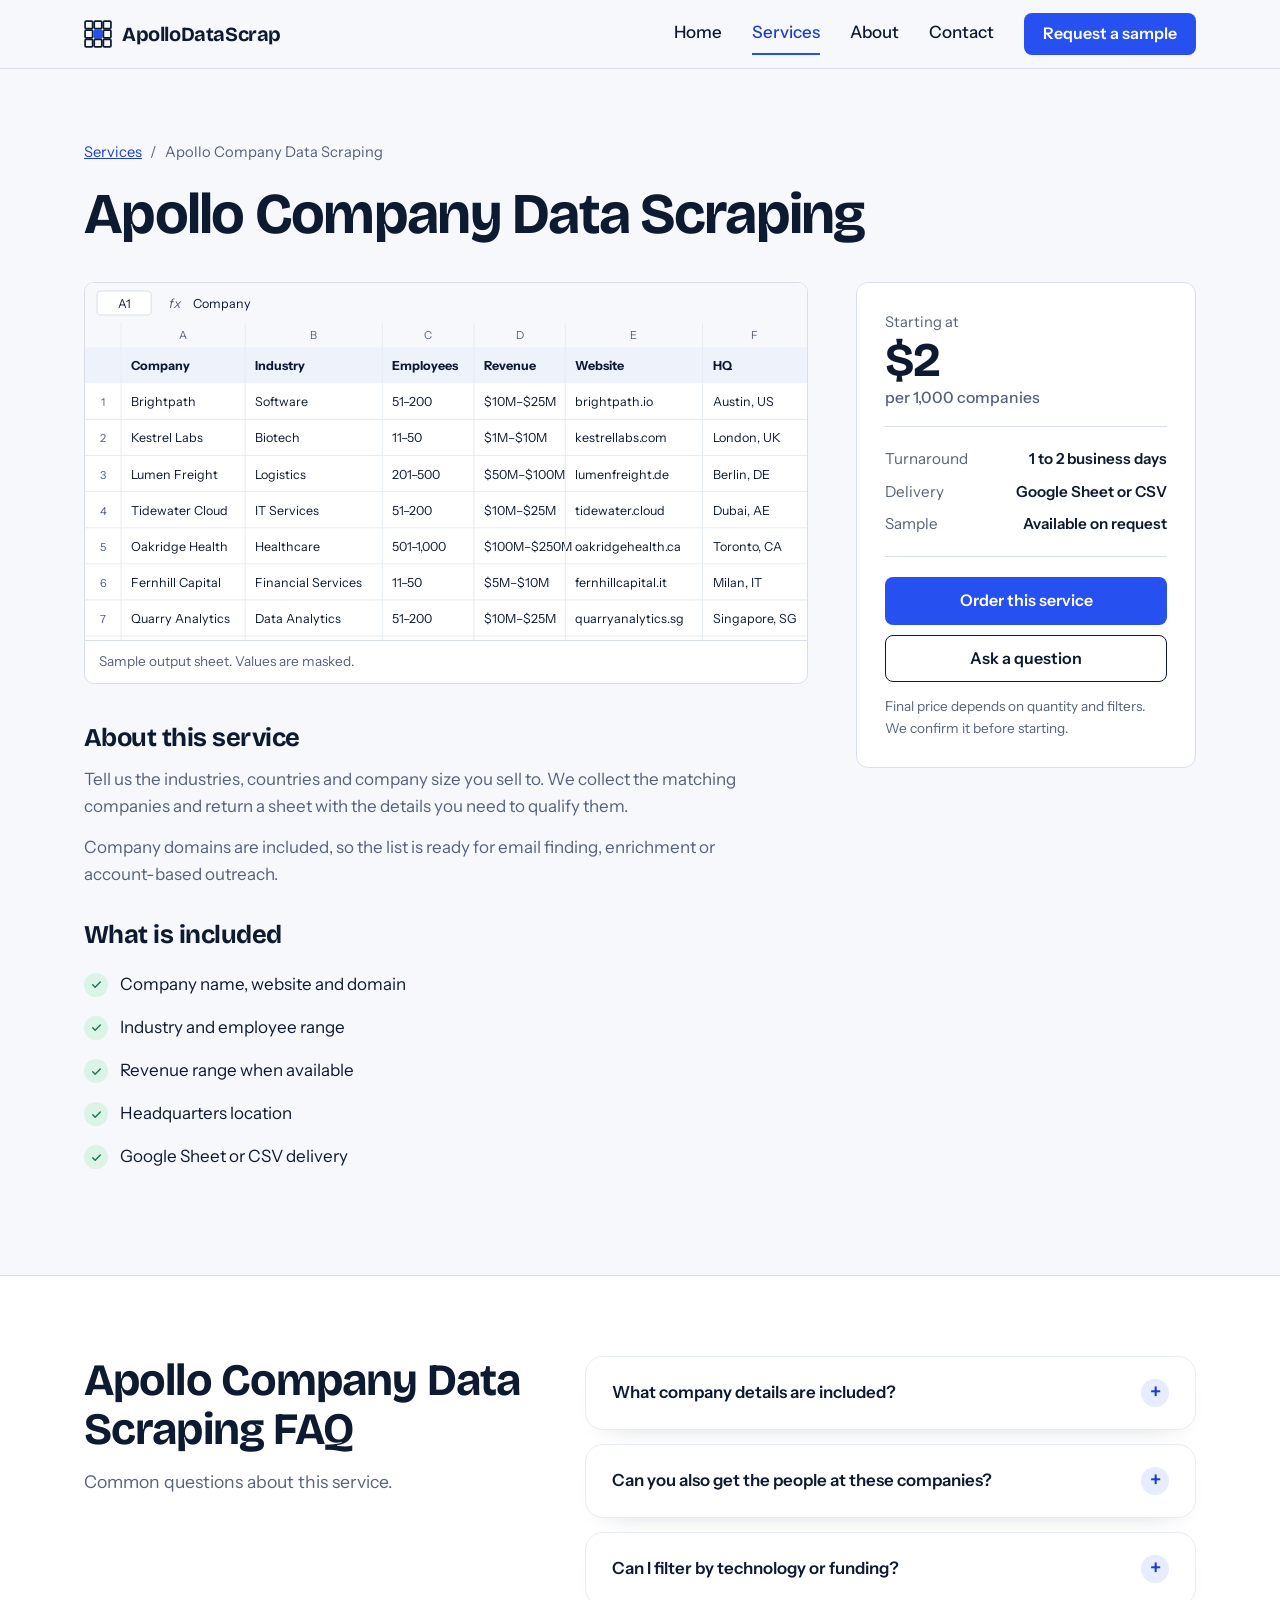
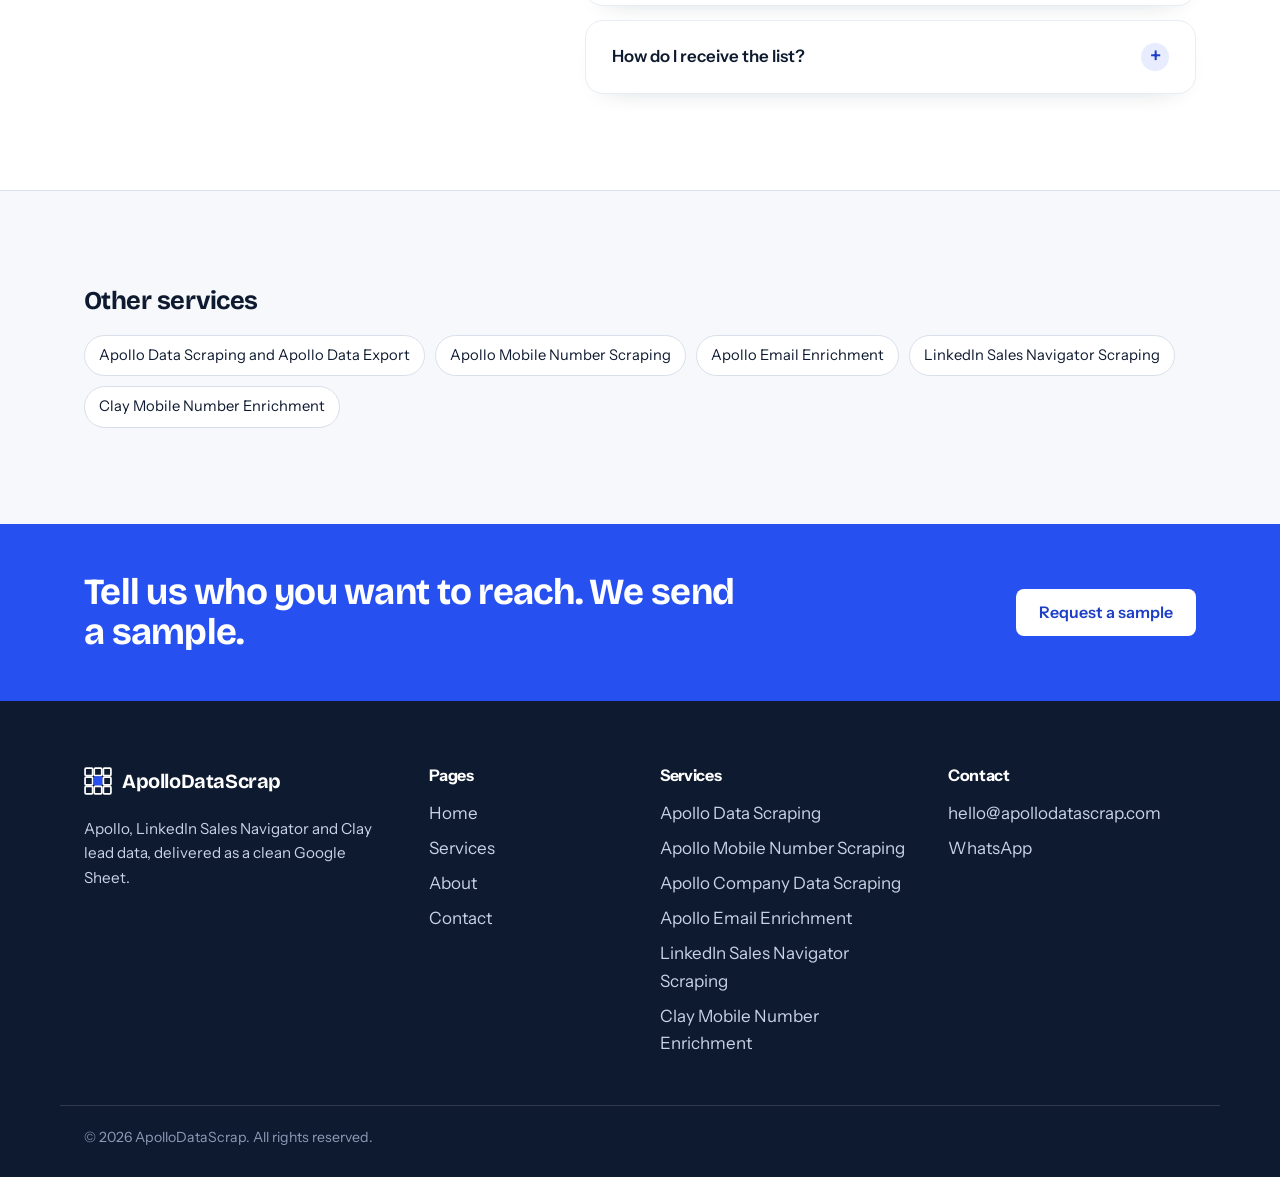
==== commit 5bc23f31: "Update index.html" ====
--- a/services/apollo-company-data-scraping/index.html
+++ b/services/apollo-company-data-scraping/index.html
@@ -87,7 +87,7 @@
   </div></section>
   <section class="section"><div class="wrap">
     <h2 style="font-size:1.6rem">Other services</h2>
-    <div class="others"><a href="/services/apollo-data-scraping/">Apollo Data Scraping</a><a href="/services/apollo-mobile-number-scraping/">Apollo Mobile Number Scraping</a><a href="/services/apollo-email-enrichment/">Apollo Email Enrichment</a><a href="/services/linkedin-sales-navigator-scraping/">LinkedIn Sales Navigator Scraping</a><a href="/services/clay-mobile-number-enrichment/">Clay Mobile Number Enrichment</a></div>
+    <div class="others"><a href="/services/apollo-data-scraping/">Apollo Data Scraping and Apollo Data Export</a><a href="/services/apollo-mobile-number-scraping/">Apollo Mobile Number Scraping</a><a href="/services/apollo-email-enrichment/">Apollo Email Enrichment</a><a href="/services/linkedin-sales-navigator-scraping/">LinkedIn Sales Navigator Scraping</a><a href="/services/clay-mobile-number-enrichment/">Clay Mobile Number Enrichment</a></div>
   </div></section>
 </main>
 <footer class="site-footer" id="footer">
